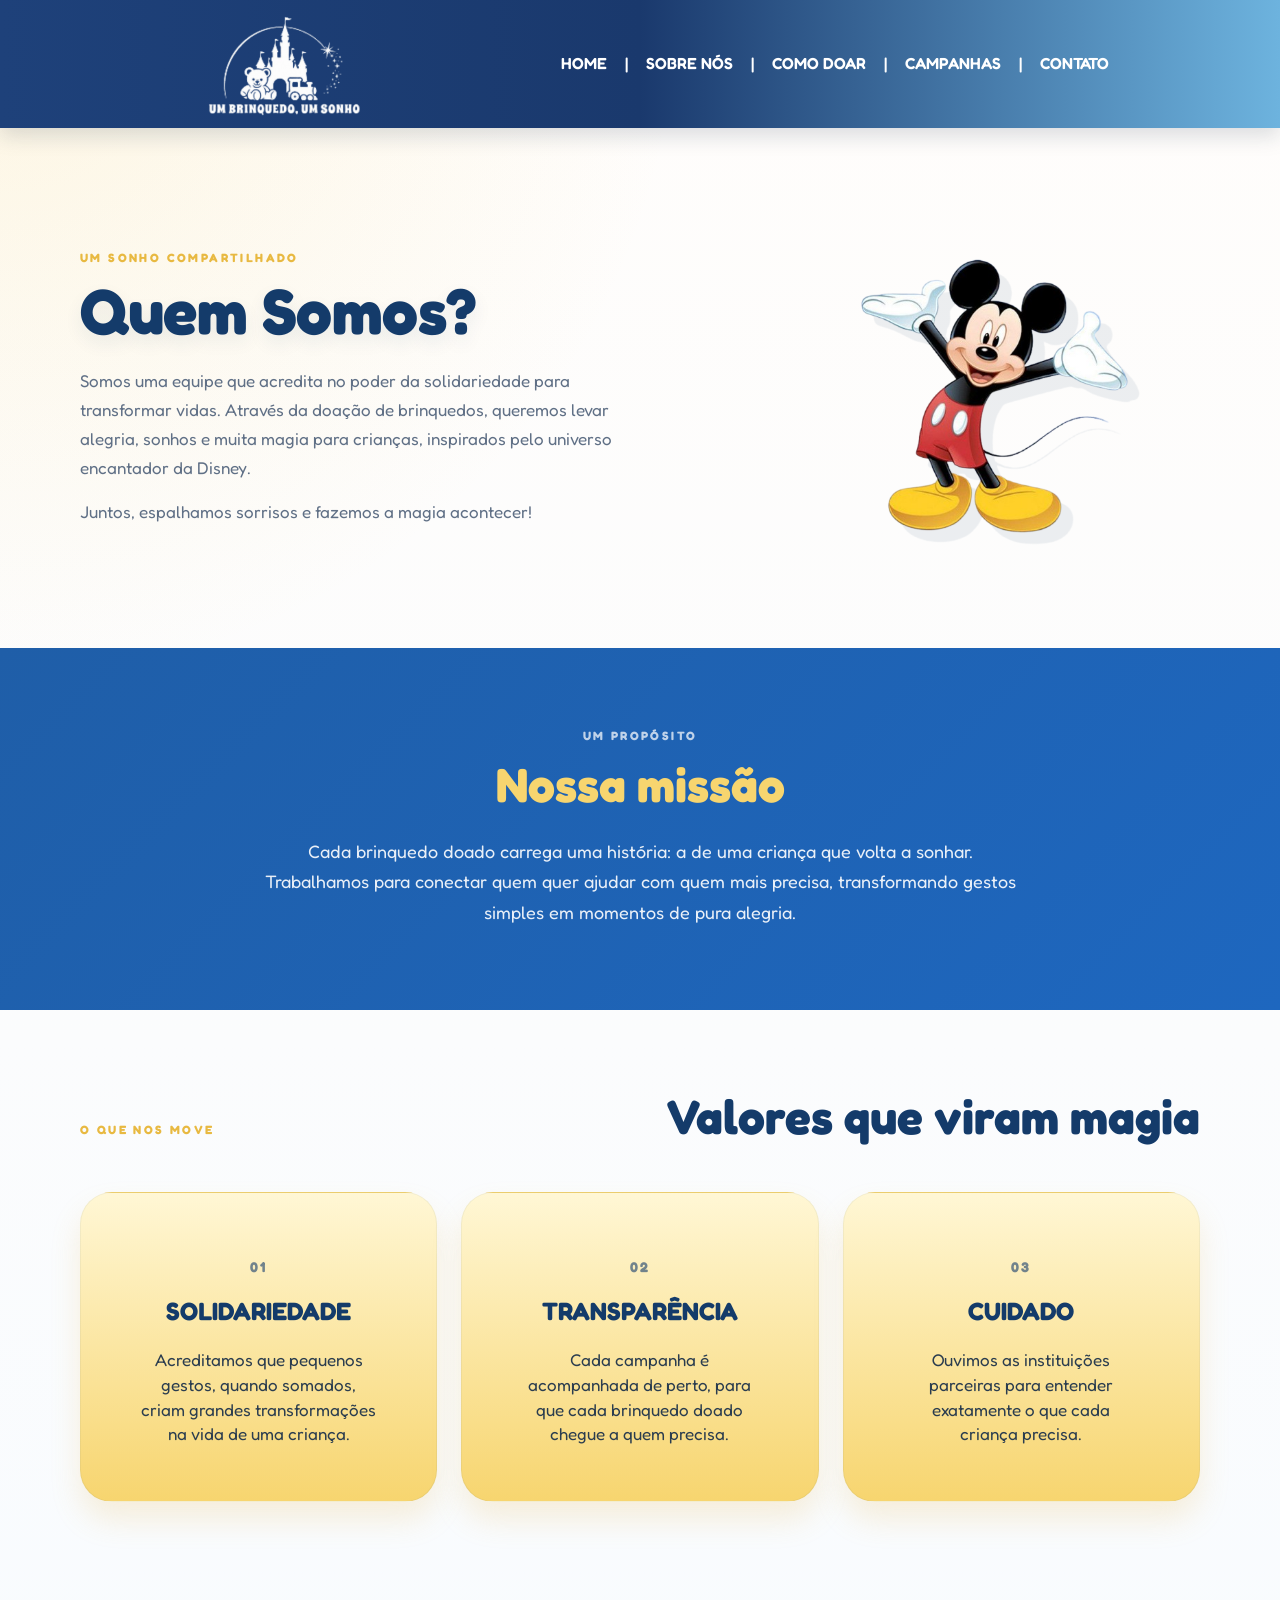
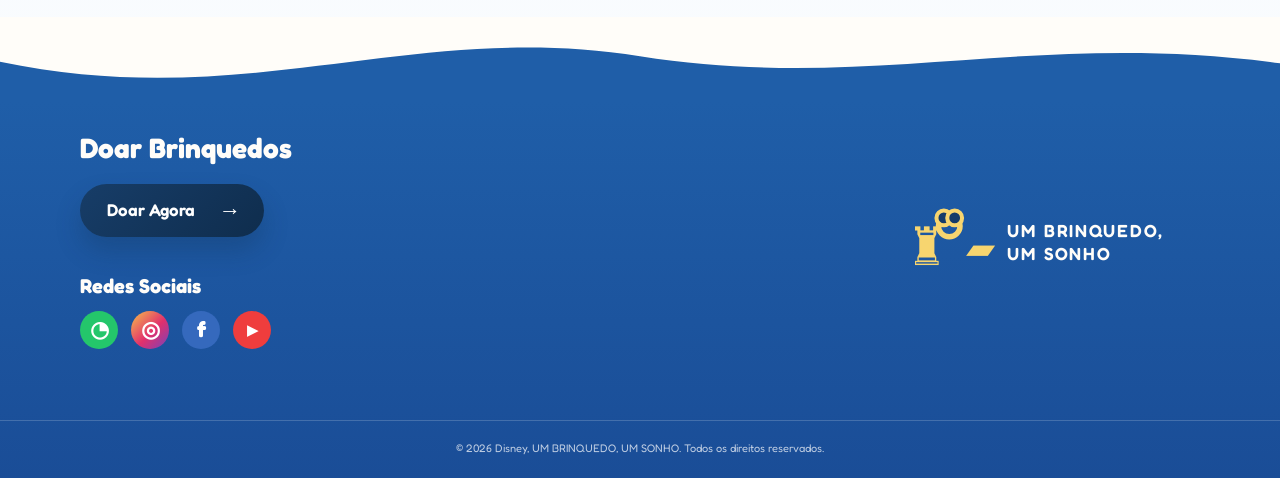
==== index.html @ b2cd8a3e "feito" ====
<!DOCTYPE html>
<html lang="pt-BR">
<head>
  <meta charset="UTF-8">
  <meta name="viewport" content="width=device-width, initial-scale=1.0">
  <meta name="description" content="Um Brinquedo, Um Sonho: solidariedade que espalha magia e sorrisos.">
  <title>Sobre nós | Um brinquedo, um sonho</title>
  <link rel="preconnect" href="https://fonts.googleapis.com">
  <link rel="preconnect" href="https://fonts.gstatic.com" crossorigin>
  <link href="https://fonts.googleapis.com/css2?family=Fredoka:wght@400;500;600;700&display=swap" rel="stylesheet">
  <link rel="stylesheet" href="style.css">
</head>
<body>
  <header>

        <div class="logo">
            <img src="imagens/logo.png" alt="">
        </div>

        <div class="topo">
            <a href="">HOME</a>
            <a href="">|</a>
            <a class="amarelo" href="">SOBRE NÓS</a>
            <a href="">|</a>
            <a href="">COMO DOAR</a>
            <a href="">|</a>
            <a href="">CAMPANHAS</a>
            <a href="">|</a>
            <a href="">CONTATO</a>
        </div>
    </header>

  <main id="inicio">
    <section id="quem-somos" class="about section-shell">
      <div class="about-copy">
        <p class="eyebrow">UM SONHO COMPARTILHADO</p>
        <h1>Quem Somos?</h1>
        <p>Somos uma equipe que acredita no poder da solidariedade para transformar vidas. Através da doação de brinquedos, queremos levar alegria, sonhos e muita magia para crianças, inspirados pelo universo encantador da Disney.</p>
        <p>Juntos, espalhamos sorrisos e fazemos a magia acontecer!</p>
      </div>
      <div class="mickey" aria-label="Ilustração do Mickey Mouse" role="img">
        <img src="imagens/rato-removebg-preview.png" alt="Mickey Mouse" />
      </div>
    </section>

    <section class="mission" aria-labelledby="mission-title">
      <div class="section-shell mission-inner">
        <p class="eyebrow eyebrow-light">UM PROPÓSITO</p>
        <h2 id="mission-title">Nossa missão</h2>
        <p>Cada brinquedo doado carrega uma história: a de uma criança que volta a sonhar. Trabalhamos para conectar quem quer ajudar com quem mais precisa, transformando gestos simples em momentos de pura alegria.</p>
      </div>
    </section>

    <section id="campanhas" class="values section-shell" aria-labelledby="values-title">
      <div class="values-heading">
        <p class="eyebrow">O QUE NOS MOVE</p>
        <h2 id="values-title">Valores que viram magia</h2>
      </div>
      <div class="value-grid">
        <article class="value-card"><span class="value-number">01</span><h3>Solidariedade</h3><p>Acreditamos que pequenos gestos, quando somados, criam grandes transformações na vida de uma criança.</p></article>
        <article class="value-card"><span class="value-number">02</span><h3>Transparência</h3><p>Cada campanha é acompanhada de perto, para que cada brinquedo doado chegue a quem precisa.</p></article>
        <article class="value-card"><span class="value-number">03</span><h3>Cuidado</h3><p>Ouvimos as instituições parceiras para entender exatamente o que cada criança precisa.</p></article>
      </div>
    </section>

    <section id="doar" class="footer-wave" aria-hidden="true"><svg viewBox="0 0 1440 120" preserveAspectRatio="none"><path d="M0,64 C280,138 460,4 720,56 C980,108 1160,18 1440,66 L1440,120 L0,120 Z"></path></svg></section>
    <footer id="contato" class="site-footer">
      <div class="section-shell footer-inner">
        <div class="footer-action">
          <h2>Doar Brinquedos</h2>
          <a class="donate-button" href="mailto:contato@umbrinquedoumsonho.org">Doar Agora <span aria-hidden="true">→</span></a>
          <h2 class="social-title">Redes Sociais</h2>
          <div class="socials" aria-label="Redes sociais"><a class="whatsapp" href="#contato" aria-label="WhatsApp">◔</a><a class="instagram" href="#contato" aria-label="Instagram">◎</a><a class="facebook" href="#contato" aria-label="Facebook">f</a><a class="youtube" href="#contato" aria-label="YouTube">▶</a></div>
        </div>
        <div class="footer-brand brand">
          <span class="brand-art" aria-hidden="true"><span class="castle">♜</span><span class="bear">●</span><span class="train">▰</span></span>
          <span class="brand-name">UM BRINQUEDO,<br>UM SONHO</span>
        </div>
      </div>
      <p class="copyright">© 2026 Disney, UM BRINQUEDO, UM SONHO. Todos os direitos reservados.</p>
    </footer>
  </main>
  <script src="script.js"></script>
</body>
</html>
---- style.css ----
:root {
  --navy: #143b6a;
  --blue: #1f5ea8;
  --gold: #f7d56f;
  --gold-deep: #e8b941;
  --ink: #2b3d4f;
  --muted: #607086;
  --white: #fffdf9;
  --soft: #f3f9ff;
  --rose: #ffefef;
  --cream: #fff9e8;
  --shadow: rgba(20, 59, 106, 0.14);
}

* { box-sizing: border-box; }
html { scroll-behavior: smooth; }
body {
  margin: 0;
  color: var(--ink);
  background:
    radial-gradient(circle at top left, rgba(247, 213, 111, 0.18), transparent 28%),
    linear-gradient(180deg, #fffdfb 0%, #f7fbff 100%);
  font-family: "Fredoka", sans-serif;
  font-size: 17px;
  line-height: 1.7;
}

::selection {
  background: rgba(247, 213, 111, 0.45);
  color: var(--navy);
}

a {
  color: inherit;
  text-decoration: none;
}

a:hover { text-decoration: none; }

.section-shell {
  width: min(1120px, calc(100% - 64px));
  margin: 0 auto;
}

header {
  display: flex;
  justify-content: space-evenly;
  align-items: center;
  background: linear-gradient(90deg, #1e417a 0%, #1a396d 50%, #6db3de 100%);
  padding: 12px 24px;
  gap: 24px;
  box-shadow: 0 8px 20px rgba(17, 38, 63, 0.15);
}

header img {
  width: 220px;
  height: auto;
  display: block;
}

header .topo {
  display: flex;
  align-items: center;
  justify-content: center;
  flex-wrap: wrap;
  gap: 18px;
}

header a {
  text-decoration: none;
  color: white;
  font-size: 16px;
  font-weight: 600;
  transition: opacity 0.2s ease, transform 0.2s ease;
}

header a:hover {
  opacity: 0.9;
  transform: translateY(-1px);
}

.brand {
  display: inline-flex;
  align-items: center;
  gap: 12px;
  color: inherit;
  flex-shrink: 0;
}

.brand-art {
  position: relative;
  display: inline-block;
  width: 66px;
  height: 47px;
  color: var(--gold);
}

.castle {
  position: absolute;
  left: 1px;
  bottom: 1px;
  font-size: 39px;
  line-height: 1;
  transform: scaleX(.8);
}

.bear {
  position: absolute;
  left: 25px;
  top: 2px;
  width: 20px;
  height: 20px;
  border: 4px solid currentColor;
  border-radius: 50%;
  font-size: 0;
}

.bear::before,
.bear::after {
  content: "";
  position: absolute;
  top: -7px;
  width: 8px;
  height: 8px;
  border: 3px solid currentColor;
  border-radius: 50%;
  background: var(--navy);
}

.bear::before { left: -5px; }
.bear::after { right: -5px; }

.train {
  position: absolute;
  right: 0;
  bottom: 8px;
  font-size: 21px;
  line-height: 1;
  transform: scaleX(1.35);
}

.brand-name {
  font-size: 13px;
  font-weight: 600;
  letter-spacing: 1.4px;
  line-height: 1.25;
}

.main-nav {
  display: flex;
  align-items: center;
  gap: 18px;
  font-size: 13px;
  font-weight: 600;
  letter-spacing: 0.5px;
  white-space: nowrap;
}

.main-nav a {
  transition: color 0.2s ease, transform 0.2s ease;
}

.main-nav a:hover,
.main-nav .active {
  color: var(--gold);
  transform: translateY(-1px);
}

.menu-toggle { display: none; border: 0; color: var(--white); background: transparent; font-size: 25px; cursor: pointer; }

.about {
  min-height: 520px;
  display: flex;
  align-items: center;
  justify-content: space-between;
  gap: 80px;
  padding: 78px 0 62px;
}

.about-copy {
  max-width: 580px;
}

.eyebrow {
  margin: 0 0 12px;
  color: var(--gold-deep);
  font-size: 12px;
  font-weight: 700;
  letter-spacing: 2.4px;
}

h1, h2, h3, p { margin-top: 0; }

h1 {
  margin-bottom: 25px;
  color: var(--navy);
  font-size: clamp(42px, 5vw, 65px);
  line-height: 0.96;
  letter-spacing: -0.5px;
  text-shadow: 0 8px 18px rgba(20, 59, 106, 0.08);
}

.about-copy p:not(.eyebrow) {
  max-width: 550px;
  margin-bottom: 16px;
  color: var(--muted);
}

.mickey {
  position: relative;
  width: 420px;
  max-width: 100%;
  height: auto;
  margin-right: 12px;
  flex: 0 0 420px;
  display: flex;
  align-items: center;
  justify-content: center;
}

.mickey img {
  display: block;
  width: 100%;
  height: auto;
  filter: drop-shadow(12px 12px 0 rgba(20, 59, 106, 0.08));
}

.mission {
  color: var(--white);
  background: linear-gradient(135deg, var(--blue) 0%, #1e67bf 100%);
  text-align: center;
}

.mission-inner { padding: 78px 0 82px; }

.eyebrow-light { color: rgba(255,255,255,0.72); }

h2 {
  font-size: clamp(31px, 4vw, 48px);
  line-height: 1.1;
}

.mission h2 {
  margin-bottom: 25px;
  color: var(--gold);
}

.mission p:last-child {
  width: min(760px, 100%);
  margin: auto;
  font-size: 18px;
  line-height: 1.7;
  color: rgba(255,255,255,0.9);
}

.values {
  padding: 80px 0 115px;
}

.values-heading {
  display: flex;
  align-items: baseline;
  justify-content: space-between;
  gap: 20px;
  margin-bottom: 40px;
}

.values-heading h2 {
  margin: 0;
  color: var(--navy);
}

.value-grid {
  display: grid;
  grid-template-columns: repeat(3, 1fr);
  gap: 24px;
}

.value-card {
  min-height: 310px;
  padding: 43px 33px 35px;
  display: flex;
  flex-direction: column;
  align-items: center;
  justify-content: center;
  border-radius: 32px;
  color: var(--ink);
  background: linear-gradient(180deg, #fff7d5 0%, #f7d56f 100%);
  text-align: center;
  box-shadow: 0 18px 30px rgba(231, 176, 64, 0.18);
  border: 1px solid rgba(20, 59, 106, 0.05);
  transition: transform 0.25s ease, box-shadow 0.25s ease;
}

.value-card:hover {
  transform: translateY(-6px) scale(1.01);
  box-shadow: 0 22px 32px rgba(20, 59, 106, 0.14);
}

.value-number {
  margin-bottom: 11px;
  color: rgba(20, 59, 106, 0.6);
  font-size: 14px;
  font-weight: 700;
  letter-spacing: 2px;
}

.value-card h3 {
  margin-bottom: 16px;
  color: var(--navy);
  font-size: 25px;
  text-transform: uppercase;
}

.value-card p {
  margin: 0;
  max-width: 235px;
  line-height: 1.45;
  color: var(--ink);
}

.footer-wave {
  height: 84px;
  margin-bottom: -1px;
  overflow: hidden;
  background: var(--white);
}

.footer-wave svg {
  display: block;
  width: 100%;
  height: 100%;
}

.footer-wave path { fill: var(--blue); }

.site-footer {
  color: var(--white);
  background: linear-gradient(180deg, var(--blue) 0%, #1a4d97 100%);
}

.footer-inner {
  min-height: 320px;
  padding: 10px 0 48px;
  display: flex;
  justify-content: space-between;
  align-items: center;
}

.footer-action h2 {
  margin-bottom: 20px;
  font-size: 28px;
}

.donate-button {
  display: inline-flex;
  align-items: center;
  gap: 24px;
  padding: 12px 23px 12px 27px;
  border-radius: 999px;
  color: white;
  background: linear-gradient(135deg, #173d68 0%, #0f2d4d 100%);
  font-weight: 600;
  box-shadow: 0 14px 24px rgba(15, 45, 77, 0.26);
  transition: transform 0.2s ease, box-shadow 0.2s ease, background 0.2s ease;
}

.donate-button:hover {
  transform: translateY(-2px);
  background: linear-gradient(135deg, #14355d 0%, #0c2440 100%);
  box-shadow: 0 16px 28px rgba(15, 45, 77, 0.3);
}

.donate-button span {
  font-size: 22px;
  line-height: 1;
}

.social-title {
  margin-top: 38px;
  margin-bottom: 14px !important;
  font-size: 20px !important;
}

.socials {
  display: flex;
  gap: 13px;
}

.socials a {
  width: 38px;
  height: 38px;
  display: grid;
  place-items: center;
  border-radius: 50%;
  color: white;
  font-size: 22px;
  font-weight: 700;
  transition: transform 0.2s ease, filter 0.2s ease;
}

.socials a:hover {
  transform: translateY(-3px) scale(1.04);
  filter: brightness(1.08);
}

.whatsapp { background: #24c66b; }
.instagram { background: linear-gradient(135deg, #f5c14b, #e1306c 55%, #7643bd); }
.facebook { background: #3569bd; }
.youtube { background: #ef3d3d; font-size: 14px !important; }

.footer-brand { transform: scale(1.35); margin-right: 70px; }

.copyright {
  margin: 0;
  padding: 18px 32px 20px;
  color: rgba(255,255,255,0.72);
  font-size: 11px;
  text-align: center;
  border-top: 1px solid rgba(255,255,255,0.18);
}

@media (max-width: 800px) {
  .site-header { padding: 15px 24px; }
  .menu-toggle { display: block; }
  .main-nav {
    position: absolute;
    z-index: 10;
    top: 78px;
    right: 20px;
    left: 20px;
    display: none;
    padding: 20px;
    align-items: stretch;
    flex-direction: column;
    gap: 14px;
    border-radius: 8px;
    background: var(--navy);
    box-shadow: 0 12px 25px rgba(0,0,0,0.2);
  }
  .main-nav.open { display: flex; }
  .main-nav span { display: none; }
  .about { gap: 30px; }
  .mickey { margin-right: 0; transform: scale(.8); }
  .values-heading { display: block; }
  .values-heading h2 { margin-top: 10px; }
}

@media (max-width: 620px) {
  body { font-size: 16px; }
  .section-shell { width: min(100% - 40px, 500px); }
  .brand-art { transform: scale(.8); transform-origin: left center; margin-right: -10px; }
  .brand-name { font-size: 11px; }
  .about {
    min-height: auto;
    padding: 64px 0 54px;
    display: block;
  }
  h1 { font-size: 49px; }
  .about-copy p:not(.eyebrow) { line-height: 1.55; }
  .mickey {
    margin: 22px auto -16px;
    transform: scale(.72);
    transform-origin: top center;
  }
  .mission-inner { padding: 61px 0 64px; }
  .mission p:last-child { font-size: 17px; }
  .values { padding: 60px 0 75px; }
  .value-grid { grid-template-columns: 1fr; gap: 20px; }
  .value-card {
    min-height: 255px;
    border-radius: 24px;
  }
  .footer-inner {
    min-height: 480px;
    padding: 35px 0 20px;
    display: block;
  }
  .footer-brand {
    width: fit-content;
    margin: 68px auto 0;
    transform: scale(1.1);
  }
  .copyright {
    padding-right: 20px;
    padding-left: 20px;
    line-height: 1.4;
  }
}
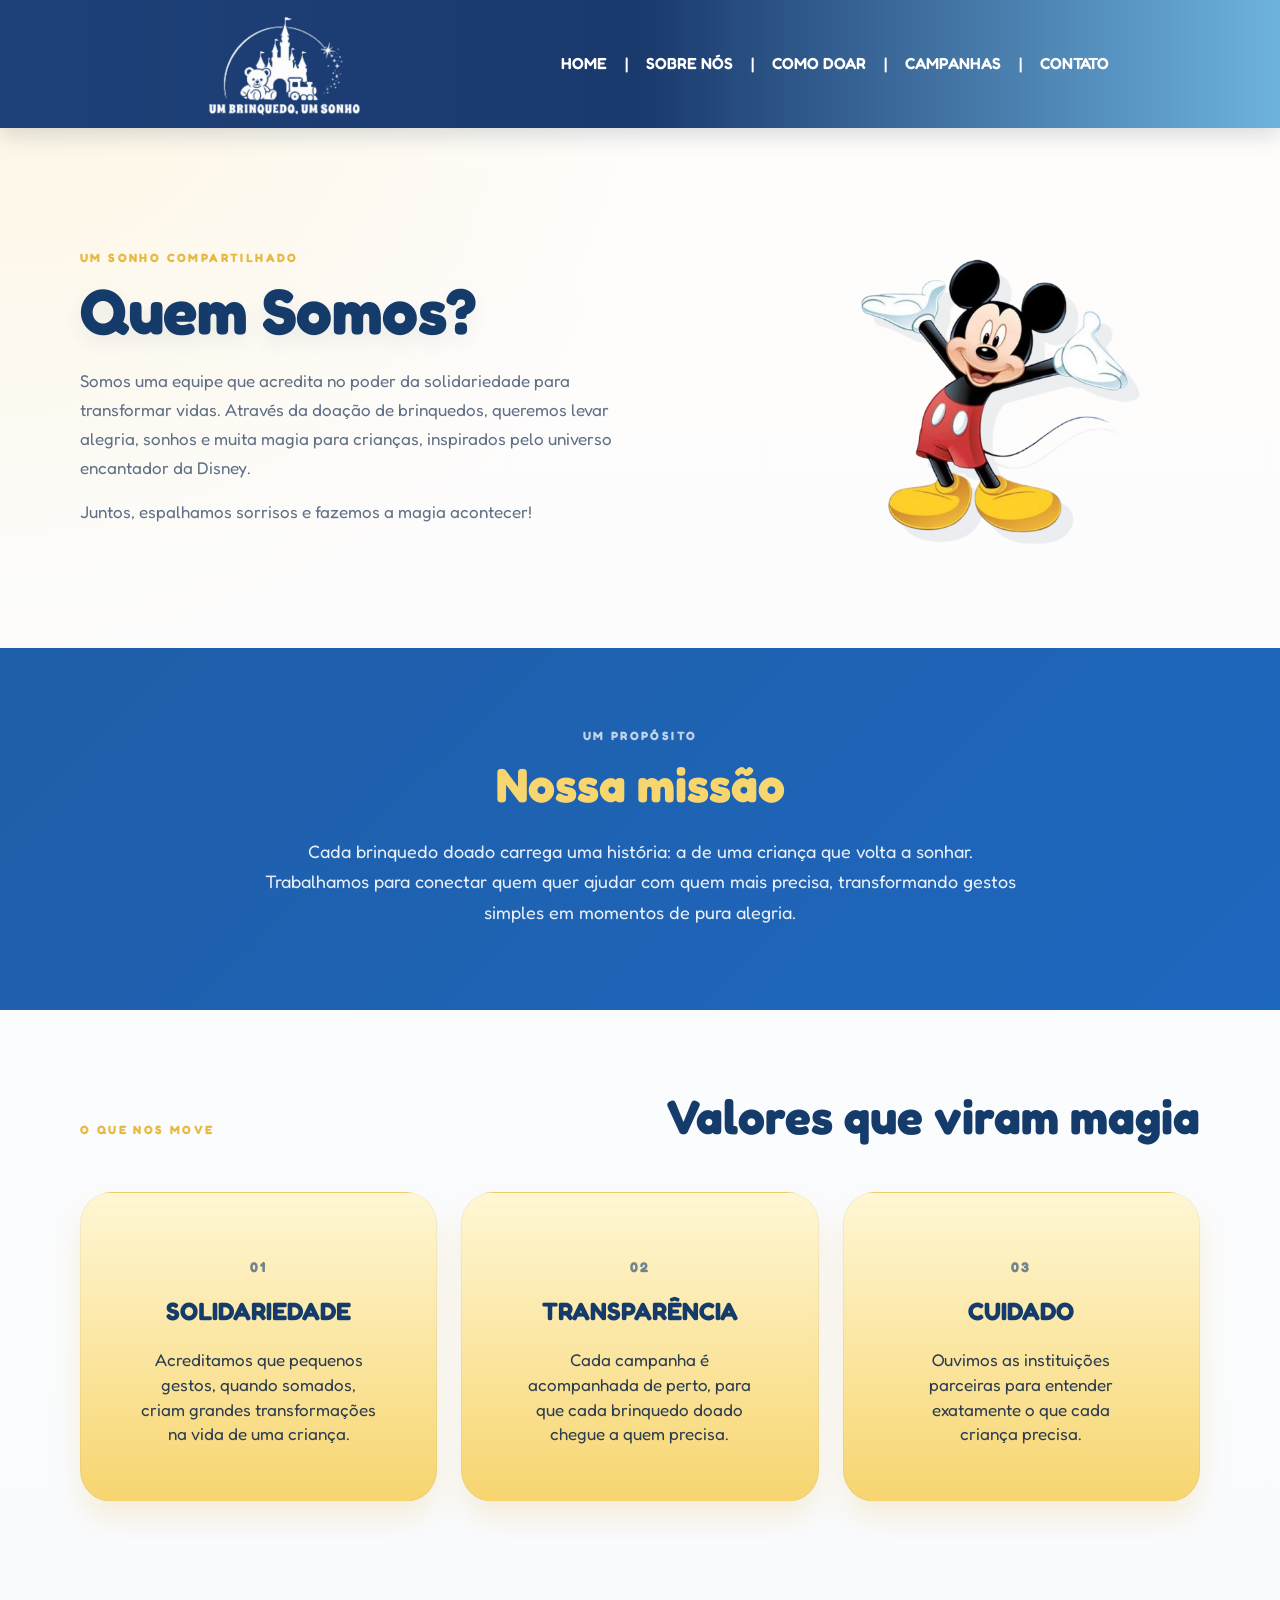
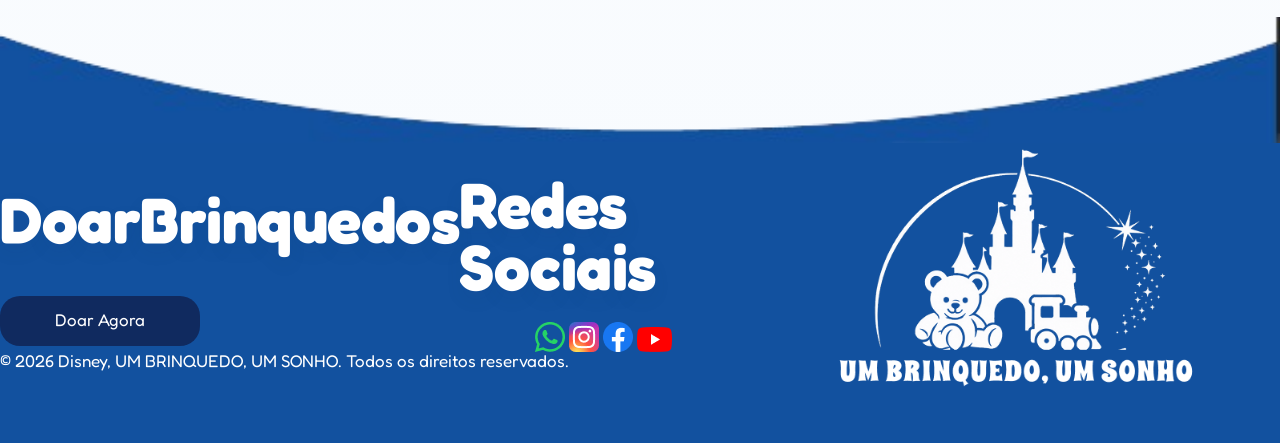
==== commit 6a07a9fd: "footer quase inteiro" ====
--- a/index.html
+++ b/index.html
@@ -63,21 +63,24 @@
       </div>
     </section>
 
-    <section id="doar" class="footer-wave" aria-hidden="true"><svg viewBox="0 0 1440 120" preserveAspectRatio="none"><path d="M0,64 C280,138 460,4 720,56 C980,108 1160,18 1440,66 L1440,120 L0,120 Z"></path></svg></section>
-    <footer id="contato" class="site-footer">
-      <div class="section-shell footer-inner">
-        <div class="footer-action">
-          <h2>Doar Brinquedos</h2>
-          <a class="donate-button" href="mailto:contato@umbrinquedoumsonho.org">Doar Agora <span aria-hidden="true">→</span></a>
-          <h2 class="social-title">Redes Sociais</h2>
-          <div class="socials" aria-label="Redes sociais"><a class="whatsapp" href="#contato" aria-label="WhatsApp">◔</a><a class="instagram" href="#contato" aria-label="Instagram">◎</a><a class="facebook" href="#contato" aria-label="Facebook">f</a><a class="youtube" href="#contato" aria-label="YouTube">▶</a></div>
+   
+    <img class="elipce" src="imagens/elipce.png" alt="">
+    <footer>
+        <div class="doar">
+<h1>DoarBrinquedos</h1>
+<a href="">Doar Agora</a>
+<p>© 2026 Disney, UM BRINQUEDO, UM SONHO. Todos os direitos reservados.</p>
         </div>
-        <div class="footer-brand brand">
-          <span class="brand-art" aria-hidden="true"><span class="castle">♜</span><span class="bear">●</span><span class="train">▰</span></span>
-          <span class="brand-name">UM BRINQUEDO,<br>UM SONHO</span>
+        <div class="redes">
+<h1>Redes Sociais</h1>
+<div class="imagens">
+    <img src="imagens/whatsapp.png" alt="">
+    <img src="imagens/instagram.png" alt="">
+    <img src="imagens/facebook.png" alt="">
+    <img src="imagens/youtube.png" alt="">
+</div>
         </div>
-      </div>
-      <p class="copyright">© 2026 Disney, UM BRINQUEDO, UM SONHO. Todos os direitos reservados.</p>
+        <img class="logo-final" src="imagens/Group 10.png" alt="">
     </footer>
   </main>
   <script src="script.js"></script>
--- a/style.css
+++ b/style.css
@@ -319,37 +319,61 @@
   color: var(--ink);
 }
 
-.footer-wave {
-  height: 84px;
-  margin-bottom: -1px;
-  overflow: hidden;
-  background: var(--white);
-}
-
-.footer-wave svg {
+footer {
+    display: flex;
+    justify-content: space-around;
+  background-color: #12519f;
+  padding-bottom: 50px;
+  .doar {
+    display: flex;
+    flex-direction: column;
+    gap: 20px;
+    justify-content: center;
+    position: relative;
+    h1 {
+      color: white;
+    }
+    p{
+        position: absolute;
+        bottom: 20px;
+        color: white;
+        bottom: 0;
+        width: 600px;
+    }
+    a {
+        display: flex;
+        justify-content: center;
+        align-items: center;
+        border-radius: 20px;
+        background-color: #102A5F;
+      text-decoration: none;
+      width: 200px;
+      height: 50px;
+      color: white;
+    }
+  }
+  .redes{
+    display: flex;
+    flex-direction: column;
+    align-items: center;
+    justify-content: center;
+    h1{
+      color: white;
+    }
+    img{
+      
+      
+    }
+  }
+  .imagens{
+  }
+  .logo-final{
+    height: 250px;
+  }
+}
+.elipce{
+  width: 100%;
   display: block;
-  width: 100%;
-  height: 100%;
-}
-
-.footer-wave path { fill: var(--blue); }
-
-.site-footer {
-  color: var(--white);
-  background: linear-gradient(180deg, var(--blue) 0%, #1a4d97 100%);
-}
-
-.footer-inner {
-  min-height: 320px;
-  padding: 10px 0 48px;
-  display: flex;
-  justify-content: space-between;
-  align-items: center;
-}
-
-.footer-action h2 {
-  margin-bottom: 20px;
-  font-size: 28px;
 }
 
 .donate-button {
@@ -409,7 +433,7 @@
 .facebook { background: #3569bd; }
 .youtube { background: #ef3d3d; font-size: 14px !important; }
 
-.footer-brand { transform: scale(1.35); margin-right: 70px; }
+
 
 .copyright {
   margin: 0;
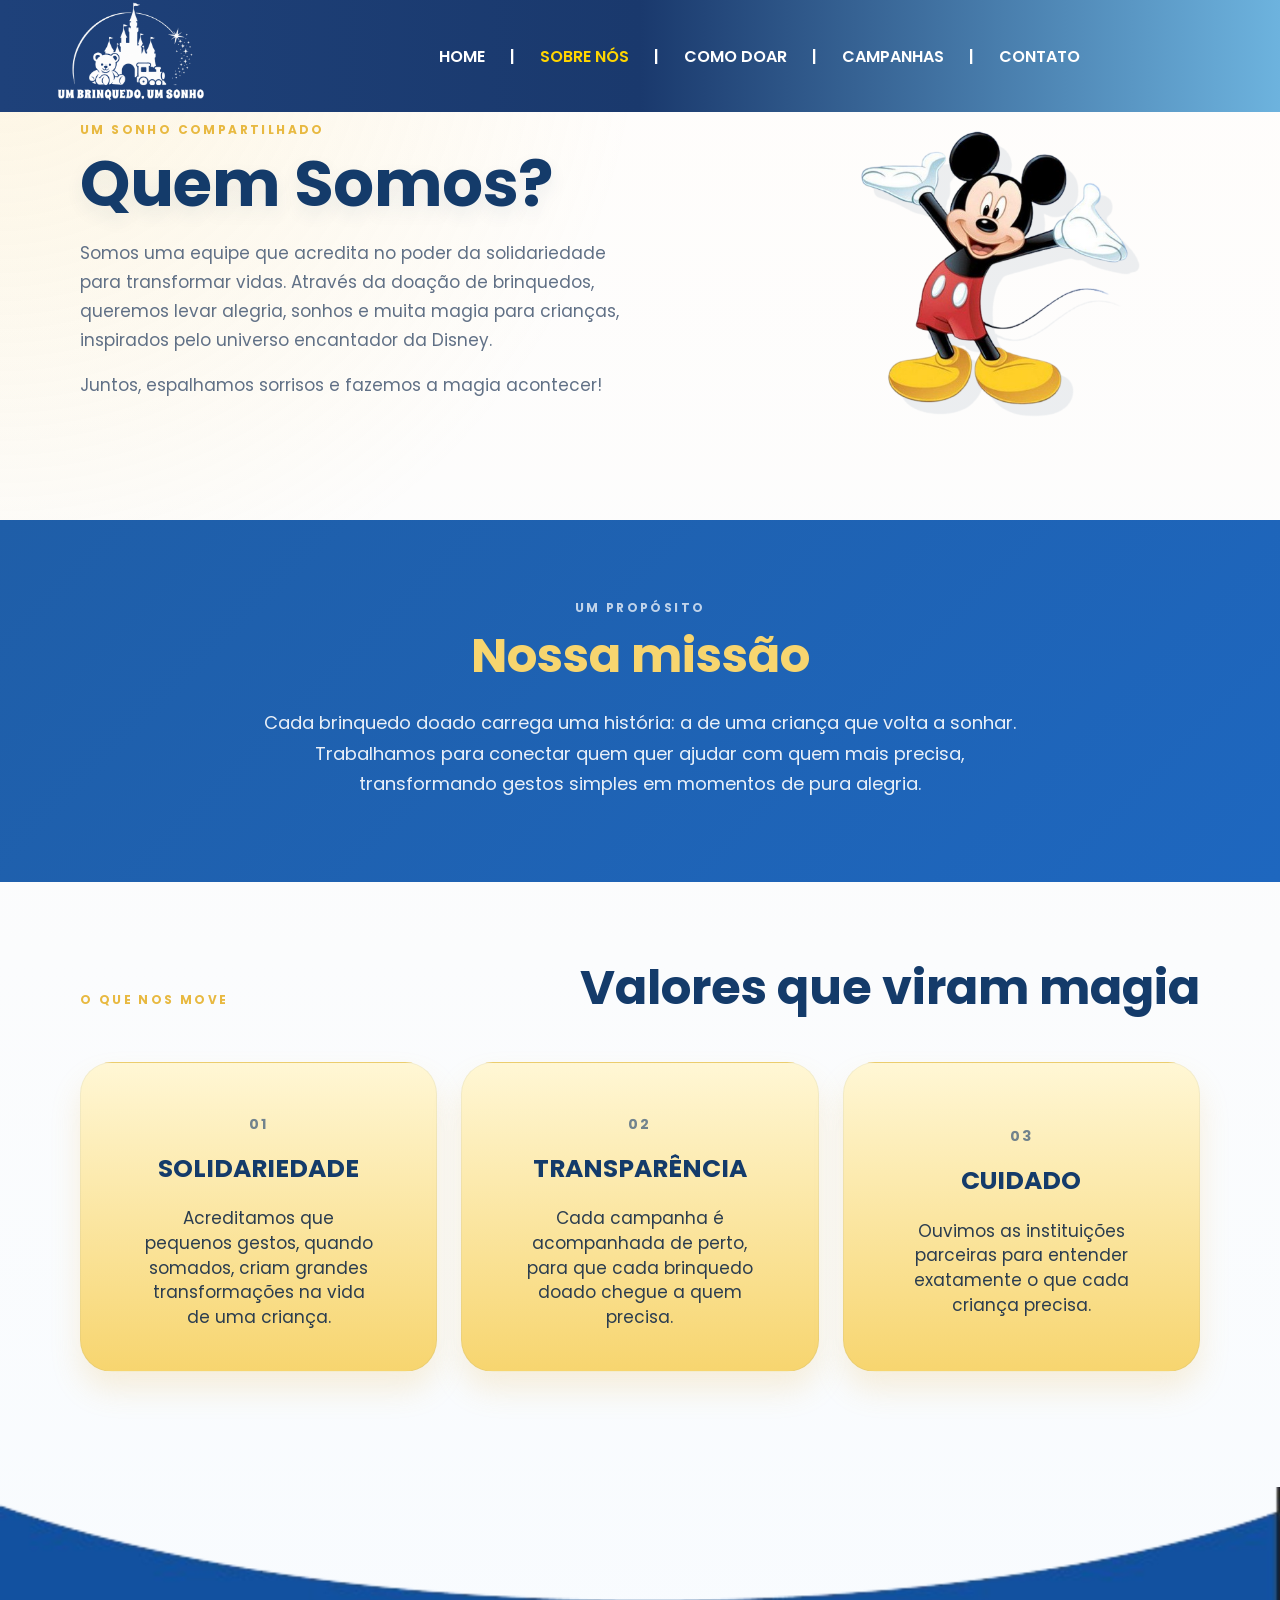
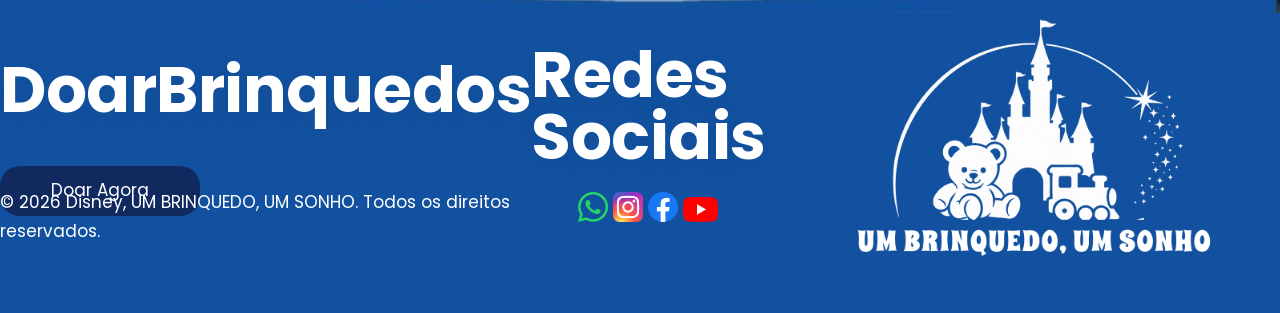
==== commit a1ffb4fe: "Coloquei o Menu Hamburguer" ====
--- a/index.html
+++ b/index.html
@@ -6,26 +6,32 @@
   <meta name="description" content="Um Brinquedo, Um Sonho: solidariedade que espalha magia e sorrisos.">
   <title>Sobre nós | Um brinquedo, um sonho</title>
   <link rel="preconnect" href="https://fonts.googleapis.com">
-  <link rel="preconnect" href="https://fonts.gstatic.com" crossorigin>
-  <link href="https://fonts.googleapis.com/css2?family=Fredoka:wght@400;500;600;700&display=swap" rel="stylesheet">
+
+    <link rel="preconnect" href="https://fonts.gstatic.com" crossorigin>
+
+    <link
+        href="https://fonts.googleapis.com/css2?family=Montserrat:ital,wght@0,100..900;1,100..900&family=Poppins:ital,wght@0,100;0,200;0,300;0,400;0,500;0,600;0,700;0,800;0,900;1,100;1,200;1,300;1,400;1,500;1,600;1,700;1,800;1,900&display=swap"
+        rel="stylesheet">
   <link rel="stylesheet" href="style.css">
 </head>
 <body>
   <header>
-
         <div class="logo">
-            <img src="imagens/logo.png" alt="">
+            <img class="logo-header" src="imagens/Group 10.png" alt="Logo">
         </div>
-
-        <div class="topo">
-            <a href="">HOME</a>
-            <a href="">|</a>
+        <button id="btnMenu" class="hamburguer"><img src="imagens/menu.png" alt=""></button>
+        <div id="menu" class="topo">
+            <button id="menuClose" class="menuClose">
+                <img class="close" src="imagens/close.png" alt="">
+            </button>
+            <a  href="">HOME</a>
+            <a class="dividir" href="">|</a>
             <a class="amarelo" href="">SOBRE NÓS</a>
-            <a href="">|</a>
+            <a class="dividir" href="">|</a>
             <a href="">COMO DOAR</a>
-            <a href="">|</a>
+            <a class="dividir" href="">|</a>
             <a href="">CAMPANHAS</a>
-            <a href="">|</a>
+            <a class="dividir" href="">|</a>
             <a href="">CONTATO</a>
         </div>
     </header>
--- a/style.css
+++ b/style.css
@@ -20,7 +20,7 @@
   background:
     radial-gradient(circle at top left, rgba(247, 213, 111, 0.18), transparent 28%),
     linear-gradient(180deg, #fffdfb 0%, #f7fbff 100%);
-  font-family: "Fredoka", sans-serif;
+font-family: "Poppins", sans-serif;
   font-size: 17px;
   line-height: 1.7;
 }
@@ -43,41 +43,178 @@
 }
 
 header {
+
   display: flex;
-  justify-content: space-evenly;
-  align-items: center;
-  background: linear-gradient(90deg, #1e417a 0%, #1a396d 50%, #6db3de 100%);
-  padding: 12px 24px;
-  gap: 24px;
-  box-shadow: 0 8px 20px rgba(17, 38, 63, 0.15);
-}
-
-header img {
-  width: 220px;
-  height: auto;
-  display: block;
-}
-
-header .topo {
-  display: flex;
-  align-items: center;
-  justify-content: center;
-  flex-wrap: wrap;
-  gap: 18px;
-}
-
-header a {
-  text-decoration: none;
-  color: white;
-  font-size: 16px;
-  font-weight: 600;
-  transition: opacity 0.2s ease, transform 0.2s ease;
-}
-
-header a:hover {
-  opacity: 0.9;
-  transform: translateY(-1px);
-}
+
+  justify-content: space-between;
+
+  background: linear-gradient(90deg,
+      #1e417a 0%,
+      #1a396d 50%,
+      #6db3de 100%);
+
+  position: fixed;
+
+  padding-left: 20px;
+  padding-right: 200px;
+
+  z-index: 5;
+
+  left: 0;
+  top: 0;
+
+  width: 100%;
+
+    @media(max-width:1050px) {
+
+      padding-right: 20px;
+
+    }
+
+  /* BOTÃO DE FECHAR ESCONDIDO NO DESKTOP */
+  .menuClose {
+    display: none;
+  }
+
+
+
+
+
+  a {
+    text-decoration: none;
+    color: white;
+    font-size: 16px;
+    font-weight: 600;
+  }
+
+
+.topo {
+
+        display: flex;
+
+        align-items: center;
+
+        gap: 25px;
+
+
+        .amarelo {
+            color: rgb(255, 213, 0);
+        }
+
+
+        @media(max-width:1050px) {
+
+            position: fixed;
+
+            transform: translateX(-100%);
+
+            top: 0;
+            left: 0;
+
+            background-color: #12519F;
+
+            width: 50%;
+            height: 100vh;
+
+            flex-direction: column;
+
+            border-right: 1px solid gray;
+
+            padding: 20px;
+
+            gap: 20px;
+
+            transition: transform 0.3s ease;
+
+
+            /* BOTÃO DE FECHAR APARECE NO MENU MOBILE */
+            .menuClose {
+
+                background: transparent;
+
+                border: none;
+
+                display: flex;
+
+            }
+
+            .dividir {
+                display: none;
+            }
+
+        }
+
+    }
+
+
+  .logo {
+    img {
+      width: 220px;
+    }
+  }
+
+  .close {
+    width: 50px;
+  }
+
+  .hamburguer {
+
+    display: none;
+
+    border: 0;
+
+    background: transparent;
+
+    cursor: pointer;
+
+
+    @media(max-width:1050px) {
+
+      display: flex;
+      align-items: center;
+         
+      img {
+        height: 50px;
+        width: 50px;
+      }
+
+    }
+
+  }
+
+}
+
+
+.isOpen {
+  transform: translateX(0) !important;
+}
+
+
+
+.logo img {
+    width: 220px;
+}
+
+.topo {
+    display: flex;
+    align-items: center;
+    gap: 25px;
+
+    
+}
+
+.topo a {
+    text-decoration: none;
+    color: white;
+    font-size: 16px;
+    font-weight: 600;
+}
+
+.topo .amarelo {
+    color: rgb(255, 213, 0);
+}
+
+
 
 .brand {
   display: inline-flex;
@@ -360,13 +497,9 @@
     h1{
       color: white;
     }
-    img{
-      
-      
-    }
-  }
-  .imagens{
-  }
+   
+  }
+  
   .logo-final{
     height: 250px;
   }
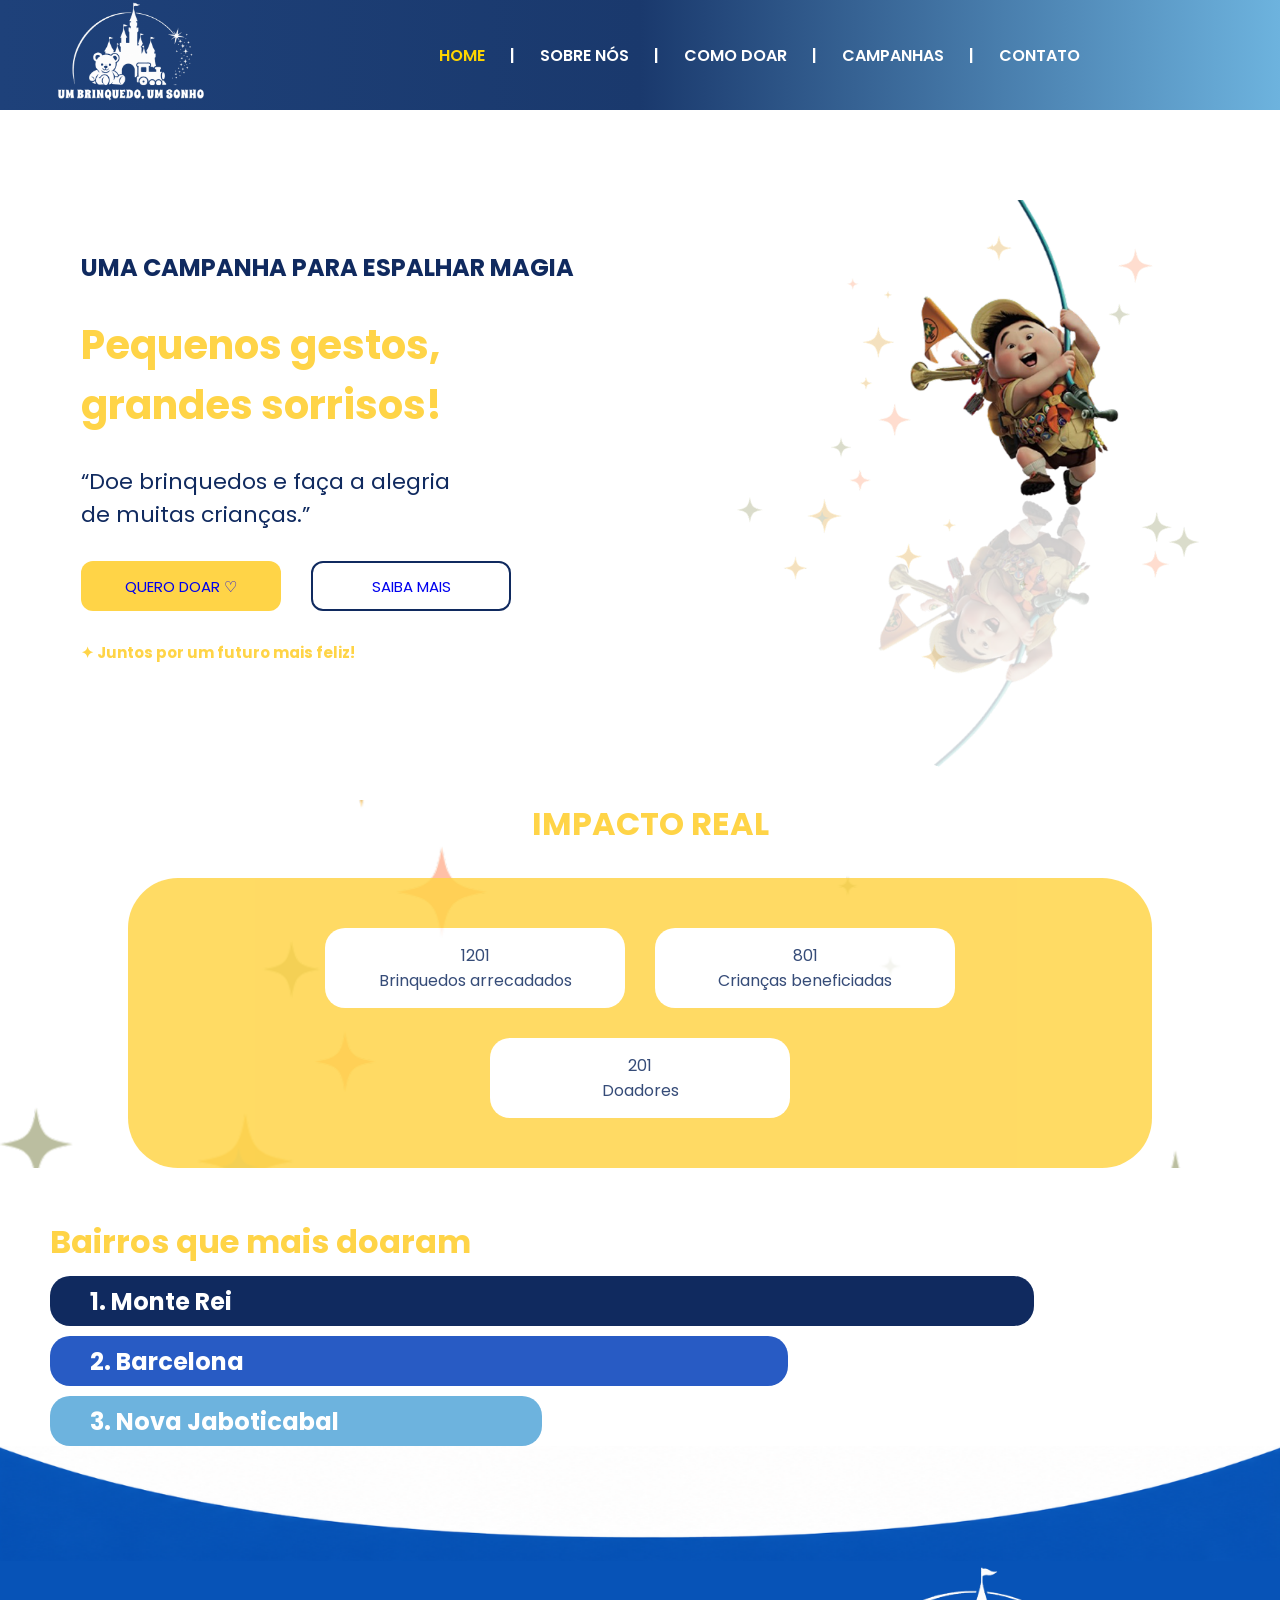
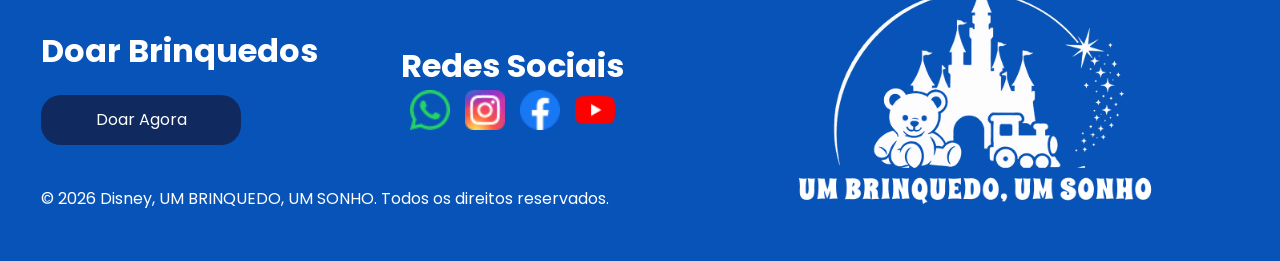
==== commit 12e5edcb: "nomes" ====
--- a/index.html
+++ b/index.html
@@ -1,94 +1,135 @@
 <!DOCTYPE html>
-<html lang="pt-BR">
+<html lang="pt-br">
+
 <head>
-  <meta charset="UTF-8">
-  <meta name="viewport" content="width=device-width, initial-scale=1.0">
-  <meta name="description" content="Um Brinquedo, Um Sonho: solidariedade que espalha magia e sorrisos.">
-  <title>Sobre nós | Um brinquedo, um sonho</title>
-  <link rel="preconnect" href="https://fonts.googleapis.com">
+    <meta charset="UTF-8">
+    <meta name="viewport" content="width=device-width, initial-scale=1.0">
+    <title>Home | Um brinquedo, Um Sonho</title>
+    <link rel="stylesheet" href="home.css">
+    <link rel="preconnect" href="https://fonts.googleapis.com">
 
     <link rel="preconnect" href="https://fonts.gstatic.com" crossorigin>
 
     <link
         href="https://fonts.googleapis.com/css2?family=Montserrat:ital,wght@0,100..900;1,100..900&family=Poppins:ital,wght@0,100;0,200;0,300;0,400;0,500;0,600;0,700;0,800;0,900;1,100;1,200;1,300;1,400;1,500;1,600;1,700;1,800;1,900&display=swap"
         rel="stylesheet">
-  <link rel="stylesheet" href="style.css">
+        <link rel="icon" type="" href="Imagens/Logo.png">
+
 </head>
+
+
 <body>
-  <header>
+    <header>
         <div class="logo">
-            <img class="logo-header" src="imagens/Group 10.png" alt="Logo">
+            <a href="index.html">
+                <img class="logo-header" src="imagens/Group 10.png" alt="Logo">
+            </a>
         </div>
         <button id="btnMenu" class="hamburguer"><img src="imagens/menu.png" alt=""></button>
         <div id="menu" class="topo">
             <button id="menuClose" class="menuClose">
                 <img class="close" src="imagens/close.png" alt="">
             </button>
-            <a  href="">HOME</a>
-            <a class="dividir" href="">|</a>
-            <a class="amarelo" href="">SOBRE NÓS</a>
-            <a class="dividir" href="">|</a>
-            <a href="">COMO DOAR</a>
-            <a class="dividir" href="">|</a>
-            <a href="">CAMPANHAS</a>
-            <a class="dividir" href="">|</a>
-            <a href="">CONTATO</a>
+            <a class="amarelo" href="index.html">HOME</a>
+            <a class="divider" href="">|</a>
+            <a href="sobre-nos.html">SOBRE NÓS</a>
+            <a class="divider" href="">|</a>
+            <a href="como-doar.html">COMO DOAR</a>
+            <a class="divider" href="">|</a>
+            <a href="campanhas.html">CAMPANHAS</a>
+            <a class="divider" href="">|</a>
+            <a href="Tela-Contato.html">CONTATO</a>
         </div>
     </header>
+    <div class="hero">
+        <div class="esquerda">
+            <h2>UMA CAMPANHA PARA ESPALHAR MAGIA</h2>
+            <h1>Pequenos gestos,
+                grandes sorrisos!</h1>
+            <p>“Doe brinquedos e faça a alegria de muitas crianças.”</p>
+            <div class="botao">
+                <a class="quero" href="Tela-Contato.html">QUERO DOAR ♡</a>
+                <a class="saiba" href="campanhas.html">SAIBA MAIS </a>
+            </div>
+            <h5>✦ Juntos por um futuro mais feliz!</h5>
+        </div>
+        <div class="direita">
+            <img src="imagens/UP-Pendedurado.png" alt="">
+        </div>
+    </div>
+    <div class="impacto">
+        <h1>IMPACTO REAL</h1>
+       <div class="cards">
 
-  <main id="inicio">
-    <section id="quem-somos" class="about section-shell">
-      <div class="about-copy">
-        <p class="eyebrow">UM SONHO COMPARTILHADO</p>
-        <h1>Quem Somos?</h1>
-        <p>Somos uma equipe que acredita no poder da solidariedade para transformar vidas. Através da doação de brinquedos, queremos levar alegria, sonhos e muita magia para crianças, inspirados pelo universo encantador da Disney.</p>
-        <p>Juntos, espalhamos sorrisos e fazemos a magia acontecer!</p>
-      </div>
-      <div class="mickey" aria-label="Ilustração do Mickey Mouse" role="img">
-        <img src="imagens/rato-removebg-preview.png" alt="Mickey Mouse" />
-      </div>
-    </section>
+    <p class="card">
+        <span id="contadorBrinquedos">1200</span>
+        Brinquedos arrecadados
+    </p>
 
-    <section class="mission" aria-labelledby="mission-title">
-      <div class="section-shell mission-inner">
-        <p class="eyebrow eyebrow-light">UM PROPÓSITO</p>
-        <h2 id="mission-title">Nossa missão</h2>
-        <p>Cada brinquedo doado carrega uma história: a de uma criança que volta a sonhar. Trabalhamos para conectar quem quer ajudar com quem mais precisa, transformando gestos simples em momentos de pura alegria.</p>
-      </div>
-    </section>
+    <p class="card">
+        <span id="contadorCriancas">800</span>
+        Crianças beneficiadas
+    </p>
 
-    <section id="campanhas" class="values section-shell" aria-labelledby="values-title">
-      <div class="values-heading">
-        <p class="eyebrow">O QUE NOS MOVE</p>
-        <h2 id="values-title">Valores que viram magia</h2>
-      </div>
-      <div class="value-grid">
-        <article class="value-card"><span class="value-number">01</span><h3>Solidariedade</h3><p>Acreditamos que pequenos gestos, quando somados, criam grandes transformações na vida de uma criança.</p></article>
-        <article class="value-card"><span class="value-number">02</span><h3>Transparência</h3><p>Cada campanha é acompanhada de perto, para que cada brinquedo doado chegue a quem precisa.</p></article>
-        <article class="value-card"><span class="value-number">03</span><h3>Cuidado</h3><p>Ouvimos as instituições parceiras para entender exatamente o que cada criança precisa.</p></article>
-      </div>
-    </section>
+    <p class="card">
+        <span id="contadorDoadores">200</span>
+        Doadores
+    </p>
 
-   
+</div>
+    </div>
+
+    <div class="mais-doaram">
+        <h1>Bairros que mais doaram</h1>
+        <div class="bairro1 bairro">
+            <h2>1. Monte Rei</h2>
+        </div>
+        <div class="bairro2 bairro">
+            <h2>2. Barcelona</h2>
+        </div>
+        <div class="bairro3 bairro">
+            <h2>3. Nova Jaboticabal</h2>
+        </div>
+    </div>
     <img class="elipce" src="imagens/elipce.png" alt="">
     <footer>
+
+
         <div class="doar">
-<h1>DoarBrinquedos</h1>
-<a href="">Doar Agora</a>
-<p>© 2026 Disney, UM BRINQUEDO, UM SONHO. Todos os direitos reservados.</p>
+
+            <h1>Doar Brinquedos</h1>
+
+            <a href="Tela-Contato.html">
+                Doar Agora
+            </a>
+
+            <p>
+                © 2026 Disney, UM BRINQUEDO, UM SONHO.
+                Todos os direitos reservados.
+            </p>
+
         </div>
+
+
         <div class="redes">
-<h1>Redes Sociais</h1>
-<div class="imagens">
-    <img src="imagens/whatsapp.png" alt="">
-    <img src="imagens/instagram.png" alt="">
-    <img src="imagens/facebook.png" alt="">
-    <img src="imagens/youtube.png" alt="">
-</div>
+
+            <h1>Redes Sociais</h1>
+
+
+            <div class="imagens">
+
+                <img class="rede" src="imagens/whatsapp.png" alt="WhatsApp">
+                <img class="rede" src="imagens/instagram.png" alt="Instagram">
+                <img class="rede" src="imagens/facebook.png" alt="Facebook">
+                <img class="rede" src="imagens/youtube.png" alt="YouTube">
+            </div>
         </div>
-        <img class="logo-final" src="imagens/Group 10.png" alt="">
+        <img class="logo-final" src="imagens/Group 10.png" alt="Logo">
     </footer>
-  </main>
-  <script src="script.js"></script>
+
+    <script src="home.js"></script>
+    <script src="impacto.js"></script>
+
 </body>
+
 </html>
--- a/home.css
+++ b/home.css
@@ -0,0 +1,527 @@
+* {
+    margin: 0;
+    padding: 0;
+    box-sizing: border-box;
+    font-family: "Poppins", sans-serif;
+}
+
+body {
+  margin-top: 200px;
+}
+
+header {
+
+  display: flex;
+
+  justify-content: space-between;
+
+  background: linear-gradient(90deg,
+      #1e417a 0%,
+      #1a396d 50%,
+      #6db3de 100%);
+
+  position: fixed;
+
+  padding-left: 20px;
+  padding-right: 200px;
+
+  z-index: 5;
+
+  left: 0;
+  top: 0;
+
+  width: 100%;
+
+
+  @media(max-width: 1050px) {
+
+    padding-right: 20px;
+
+  }
+
+  /* BOTÃO DE FECHAR ESCONDIDO NO DESKTOP */
+  .menuClose {
+    display: none;
+  }
+
+
+
+
+
+  a {
+    text-decoration: none;
+    color: white;
+    font-size: 16px;
+    font-weight: 600;
+
+    &:hover {
+      color: rgb(255, 213, 0);
+    }
+
+  }
+
+
+  .topo {
+
+    display: flex;
+
+    align-items: center;
+
+    gap: 25px;
+
+
+    .amarelo {
+      color: rgb(255, 213, 0);
+    }
+
+
+    @media(max-width:1050px) {
+
+      position: fixed;
+
+      transform: translateX(-100%);
+
+      top: 0;
+      left: 0;
+
+      background-color: #12519F;
+
+      width: 50%;
+      height: 100vh;
+
+      flex-direction: column;
+
+      border-right: 1px solid gray;
+
+      padding: 20px;
+
+      gap: 20px;
+
+      transition: transform 0.3s ease;
+
+      .divider {
+        display: none;
+      }
+
+      .menuClose {
+
+        background: transparent;
+
+        border: none;
+
+        display: flex;
+
+
+
+      }
+
+    }
+
+  }
+
+
+  .logo {
+    img {
+      width: 220px;
+      &:hover{
+        opacity: 64%;
+        transform: scale(1.1);
+      }
+    }
+    img:hover{
+      transition: transform 0.8s ease;
+    }
+  }
+
+  .close {
+    width: 50px;
+  }
+
+  .hamburguer {
+
+    display: none;
+
+    border: 0;
+
+    background: transparent;
+
+    cursor: pointer;
+
+
+    @media(max-width:1050px) {
+
+      display: flex;
+      align-items: center;
+
+      img {
+        height: 50px;
+        width: 50px;
+      }
+
+    }
+
+  }
+
+}
+
+
+.isOpen {
+  transform: translateX(0) !important;
+}
+.hero {
+    display: flex;
+    justify-content: space-around;
+@media(max-width:930px){
+    flex-direction: column;
+    justify-content: center;
+    align-items: center;
+    text-align: center;
+    img{
+        height: 500px;
+        width: 400px;
+    }
+}
+    .esquerda {
+        display: flex;
+        flex-direction: column;
+        gap: 30px;
+        margin-top: 50px;
+
+        h1 {
+            color: #FFD447;
+            font-size: 40px;
+            width: 400px;
+        }
+
+        h2 {
+            color: #102A5F;
+        }
+
+        p {
+            font-size: 22px;
+            width: 400px;
+            color: #102A5F;
+        }
+
+        h5 {
+            font-size: 15px;
+            color: #FFD447;
+        }
+
+        a {
+            font-size: 15px;
+            display: flex;
+            justify-content: center;
+            align-items: center;
+            width: 200px;
+            height: 50px;
+            text-decoration: none;
+            border-radius: 12px;
+        }
+
+        .botao {
+            display: flex;
+            flex-direction: row;
+            gap: 30px;
+        }
+
+        .quero {
+            border: none;
+            background-color: #FFD447;
+             &:hover{
+                transition: 1s;
+                background-color:#102A5F;
+                color: white;
+            }
+        }
+
+        .saiba {
+            background-color: white;
+            border: solid 2px #102A5F;
+            &:hover{
+                transition: 1s;
+                background-color:#102A5F;
+                color: white;
+            }
+        }
+    }
+
+    .direita {
+        img {
+            height: 600px;
+            display: block;
+            &:hover{
+                transition: 2s;
+                transform: rotateY(360deg);
+            }
+        }
+    }
+}
+
+.impacto {
+
+    display: flex;
+    flex-direction: column;
+    align-items: center;
+    background-image: url("Imagens/image 28.png");
+    background-position: center;
+    background-size: cover;
+    background-repeat: no-repeat;
+
+    width: 100%;
+    height: 50%;
+
+
+    h1 {
+        color: #FFD447;
+        position: relative;
+        left: 10px;
+        margin-bottom: 30px;
+@media(max-width:1100px){
+    display: flex;
+    justify-content: center;
+}
+    }
+
+    p {
+        color: #102A5F;
+        display: flex;
+        justify-content: center;
+        align-items: center;
+        text-align: center;
+    }
+
+    .cards {
+        display: flex;
+        flex-wrap: wrap;
+        opacity: 84%;
+        background-color: #FFD447;
+        padding: 50px;
+        border-radius: 50px;
+        width: 80%;
+        display: flex;
+        justify-content: center;
+        gap: 30px;
+
+        .card {
+            display: flex;
+            flex-direction: column;
+            flex-wrap: wrap;
+            background-color: rgb(255, 255, 255);
+            width: 300px;
+            height: 80px;
+            border-radius: 20px;
+        }
+    }
+}
+
+.mais-doaram {
+    display: flex;
+    flex-direction: column;
+    margin-left: 50px;
+    gap: 10px;
+       
+    h1 {
+        margin-top: 50px;
+        color: #FFD447;
+    }
+
+    @media(max-width:900px) {
+        font-size: 10px;
+
+    }
+
+    .bairro {
+        @media(max-width:550px) {
+            margin-left: -30px;
+            font-size: 8px;
+        }
+    }
+
+    .bairro1 {
+        display: flex;
+        align-items: center;
+        border-radius: 20px;
+        background-color: #102A5F;
+        height: 50px;
+        width: 80%;
+        color: white;
+
+        h2 {
+            padding-left: 40px;
+        }
+    }
+
+    .bairro2 {
+        display: flex;
+        align-items: center;
+        border-radius: 20px;
+        background-color: #285BC4;
+        width: 60%;
+        height: 50px;
+        color: white;
+
+        h2 {
+            padding-left: 40px;
+        }
+    }
+
+    .bairro3 {
+        display: flex;
+        align-items: center;
+        border-radius: 20px;
+        background-color: #6DB3DE;
+        width: 40%;
+        height: 50px;
+        color: white;
+
+        h2 {
+            padding-left: 40px;
+        }
+    }
+}
+
+.elipce {
+  width: 100%;
+  display: block;
+}
+
+
+/* =========================
+   FOOTER
+========================= */
+
+footer {
+  display: flex;
+
+  justify-content: space-around;
+
+  background-color: #0753B7;
+
+  padding-bottom: 50px;
+  width: 100%;
+
+  @media(max-width:1050px) {
+    display: flex;
+    align-items: center;
+    justify-content: center;
+    flex-direction: column;
+.logo-final{
+
+  height: 100px;
+}
+    h1 {
+      padding-top: 20px;
+      font-size: 24px;
+    }
+
+    a {
+      font-size: 15px;
+    }
+
+    p {
+      display: none;
+    }
+
+  }
+
+  /* Doar */
+
+  .doar {
+    display: flex;
+
+    flex-direction: column;
+
+    gap: 20px;
+
+    justify-content: center;
+
+    position: relative;
+
+    h1 {
+      color: white;
+    }
+
+    p {
+      position: absolute;
+
+      bottom: 0;
+
+      color: white;
+
+      width: 600px;
+    }
+
+    a {
+      display: flex;
+
+      justify-content: center;
+      align-items: center;
+
+      border-radius: 20px;
+
+      background-color: #102A5F;
+
+      text-decoration: none;
+
+      width: 200px;
+      height: 50px;
+
+      color: white;
+
+      transition: transform 0.3s ease;
+    }
+    a:hover{
+      transform: scale(1.05);
+    }
+  }
+
+
+  /* Redes sociais */
+
+  .redes {
+    display: flex;
+
+    flex-direction: column;
+
+    align-items: center;
+    justify-content: center;
+
+    h1 {
+      color: white;
+    }
+    
+    img {
+      width: 40px;
+      object-fit: contain;
+      transition: transform 0.2s ease;
+    }
+    img:hover {
+      transform: scale(1.2);
+    }
+
+    @media(max-width:1000px){
+      img{
+        width: 30px;
+      }
+    }
+  }
+
+
+  .imagens {
+    display: flex;
+
+    gap: 15px;
+  }
+
+
+  /* Logo final */
+
+  .logo-final {
+    height: 250px;
+    @media(max-width:1000px){
+      width: 300px;
+      height: 150px;
+    }
+  }
+}
